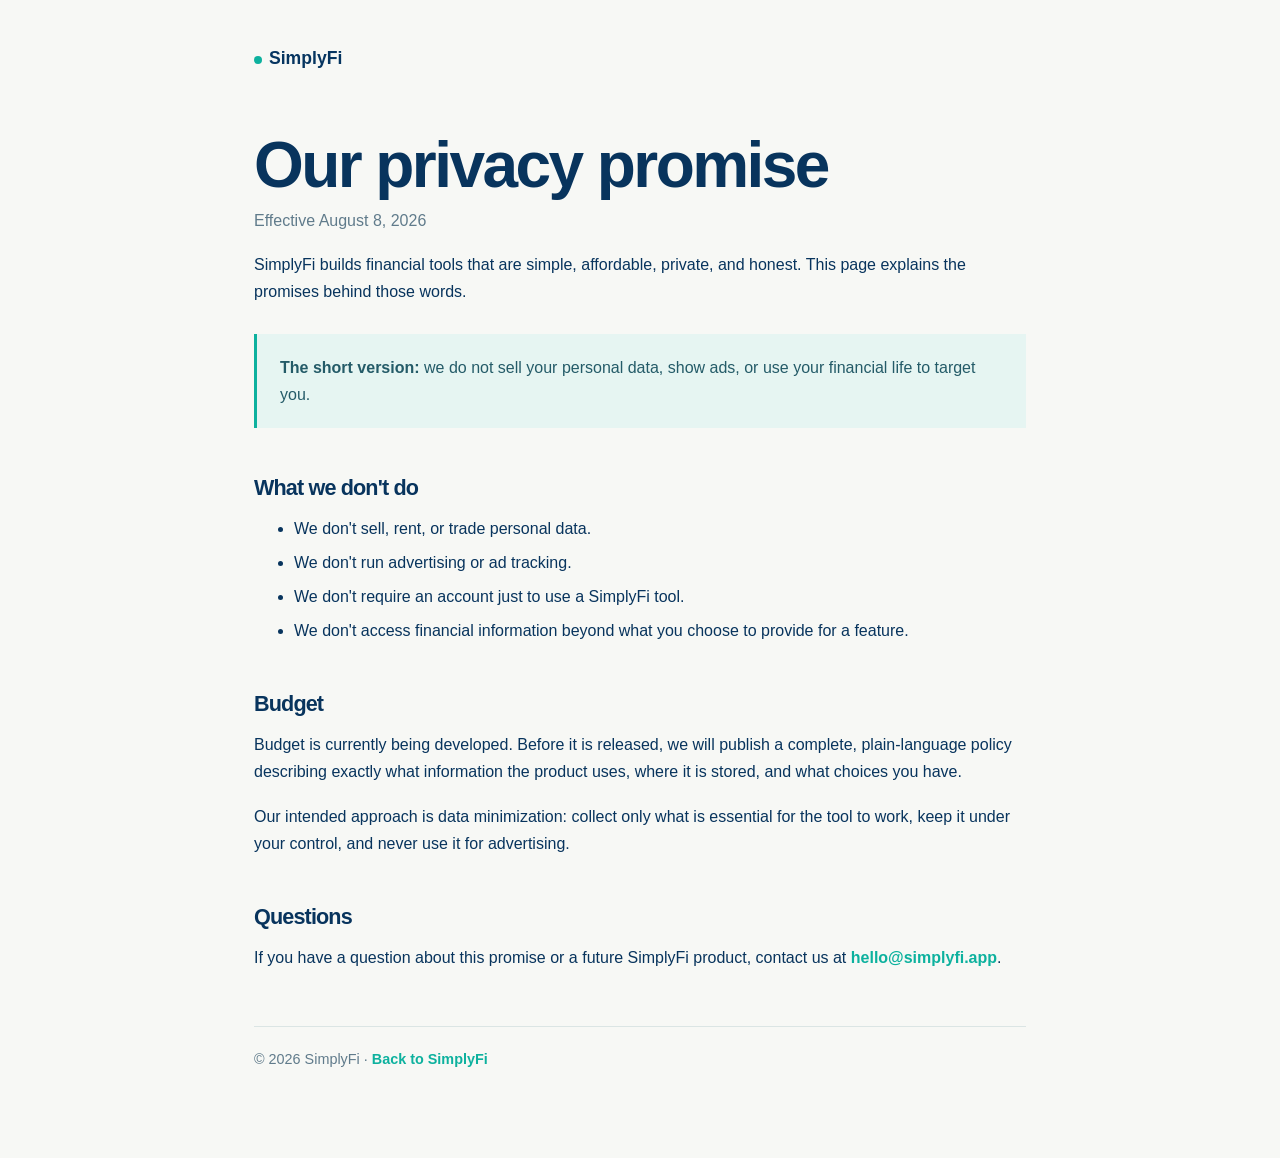
==== privacy/index.html @ 59db0e74 "Launch SimplyFi website" ====
<!doctype html>
<html lang="en">
<head>
  <meta charset="utf-8">
  <meta name="viewport" content="width=device-width,initial-scale=1">
  <title>Privacy Promise — SimplyFi</title>
  <style>
    :root{--navy:#063560;--teal:#0db19e;--paper:#f7f8f5;--ink:#08345d;--muted:#607b8b;--line:#dbe5e4}*{box-sizing:border-box}body{max-width:820px;margin:auto;padding:44px 24px 70px;background:var(--paper);color:var(--ink);font:16px/1.7 Arial,sans-serif}a{color:var(--teal);font-weight:700;text-decoration:none}.brand{display:inline-block;margin-bottom:58px;font-weight:800;font-size:1.1rem;color:var(--navy)}.brand i{display:inline-block;width:8px;height:8px;border-radius:50%;background:var(--teal);margin-right:7px}h1,h2{font-family:Arial,sans-serif;letter-spacing:-.04em}h1{font-size:clamp(2.5rem,7vw,4rem);line-height:1.05;margin:0 0 8px}h2{margin:42px 0 8px;font-size:1.35rem}p,ul{margin:0 0 17px}li{margin:7px 0}.date{color:var(--muted)}.note{padding:20px 23px;background:#e6f5f2;border-left:3px solid var(--teal);margin:28px 0;color:#245b68}.footer{border-top:1px solid var(--line);margin-top:55px;padding-top:20px;color:var(--muted);font-size:.9rem}
  </style>
</head>
<body>
  <a class="brand" href="../"><i></i>SimplyFi</a>
  <h1>Our privacy promise</h1>
  <p class="date">Effective August 8, 2026</p>
  <p>SimplyFi builds financial tools that are simple, affordable, private, and honest. This page explains the promises behind those words.</p>
  <div class="note"><strong>The short version:</strong> we do not sell your personal data, show ads, or use your financial life to target you.</div>
  <h2>What we don't do</h2>
  <ul><li>We don't sell, rent, or trade personal data.</li><li>We don't run advertising or ad tracking.</li><li>We don't require an account just to use a SimplyFi tool.</li><li>We don't access financial information beyond what you choose to provide for a feature.</li></ul>
  <h2>Budget</h2>
  <p>Budget is currently being developed. Before it is released, we will publish a complete, plain-language policy describing exactly what information the product uses, where it is stored, and what choices you have.</p>
  <p>Our intended approach is data minimization: collect only what is essential for the tool to work, keep it under your control, and never use it for advertising.</p>
  <h2>Questions</h2>
  <p>If you have a question about this promise or a future SimplyFi product, contact us at <a href="mailto:hello@simplyfi.app">hello@simplyfi.app</a>.</p>
  <p class="footer">© 2026 SimplyFi · <a href="../">Back to SimplyFi</a></p>
</body>
</html>
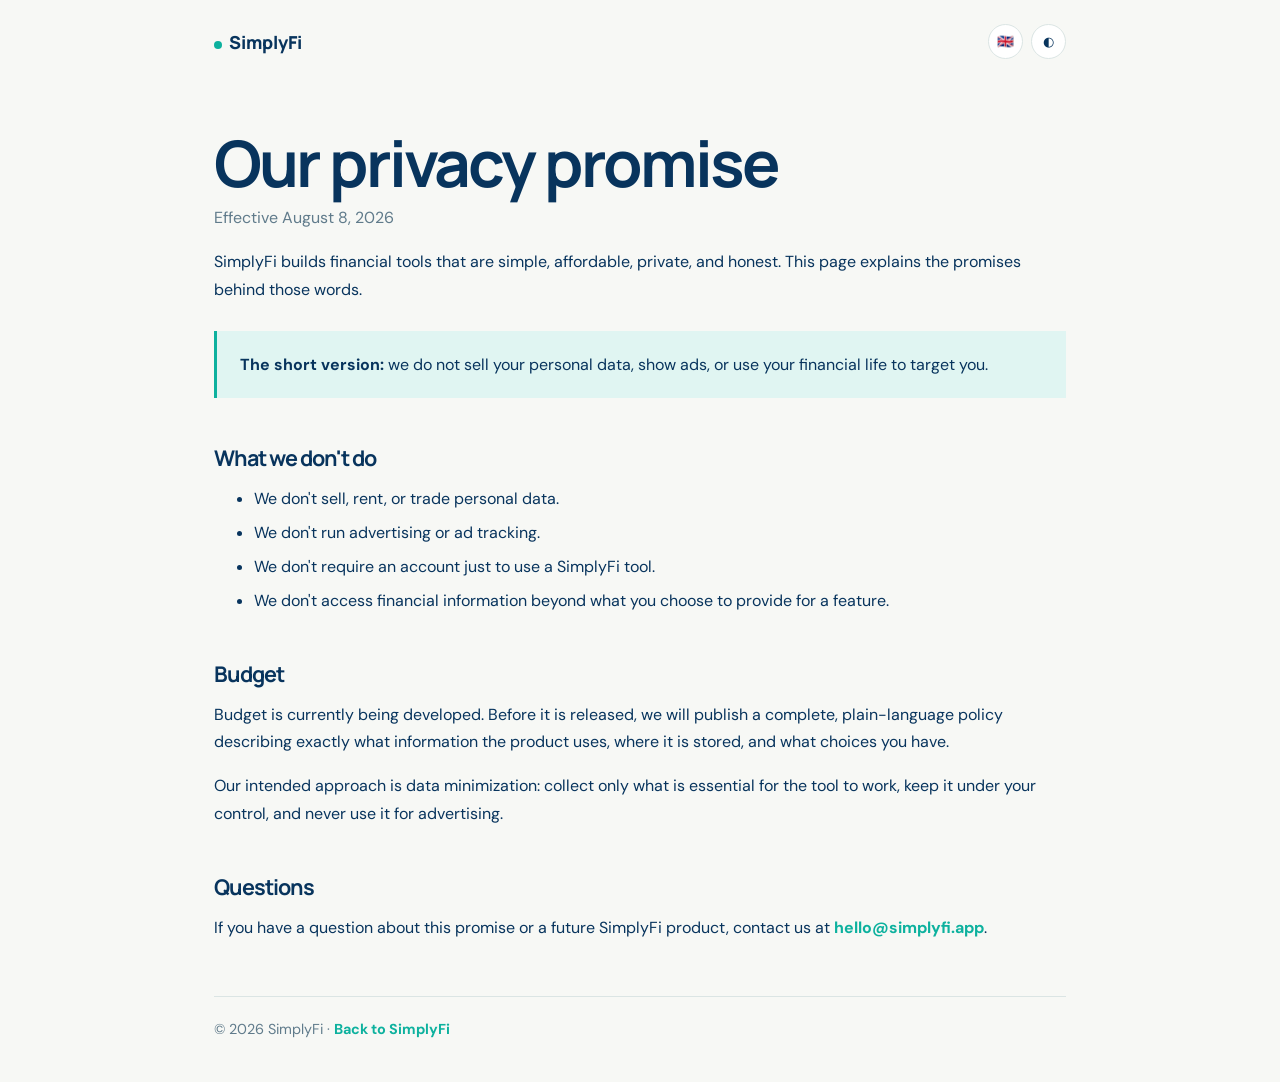
==== commit 4bcfb8ff: "Add multilingual dark mode website experience" ====
--- a/privacy/index.html
+++ b/privacy/index.html
@@ -1,26 +1,4 @@
 <!doctype html>
-<html lang="en">
-<head>
-  <meta charset="utf-8">
-  <meta name="viewport" content="width=device-width,initial-scale=1">
-  <title>Privacy Promise — SimplyFi</title>
-  <style>
-    :root{--navy:#063560;--teal:#0db19e;--paper:#f7f8f5;--ink:#08345d;--muted:#607b8b;--line:#dbe5e4}*{box-sizing:border-box}body{max-width:820px;margin:auto;padding:44px 24px 70px;background:var(--paper);color:var(--ink);font:16px/1.7 Arial,sans-serif}a{color:var(--teal);font-weight:700;text-decoration:none}.brand{display:inline-block;margin-bottom:58px;font-weight:800;font-size:1.1rem;color:var(--navy)}.brand i{display:inline-block;width:8px;height:8px;border-radius:50%;background:var(--teal);margin-right:7px}h1,h2{font-family:Arial,sans-serif;letter-spacing:-.04em}h1{font-size:clamp(2.5rem,7vw,4rem);line-height:1.05;margin:0 0 8px}h2{margin:42px 0 8px;font-size:1.35rem}p,ul{margin:0 0 17px}li{margin:7px 0}.date{color:var(--muted)}.note{padding:20px 23px;background:#e6f5f2;border-left:3px solid var(--teal);margin:28px 0;color:#245b68}.footer{border-top:1px solid var(--line);margin-top:55px;padding-top:20px;color:var(--muted);font-size:.9rem}
-  </style>
-</head>
-<body>
-  <a class="brand" href="../"><i></i>SimplyFi</a>
-  <h1>Our privacy promise</h1>
-  <p class="date">Effective August 8, 2026</p>
-  <p>SimplyFi builds financial tools that are simple, affordable, private, and honest. This page explains the promises behind those words.</p>
-  <div class="note"><strong>The short version:</strong> we do not sell your personal data, show ads, or use your financial life to target you.</div>
-  <h2>What we don't do</h2>
-  <ul><li>We don't sell, rent, or trade personal data.</li><li>We don't run advertising or ad tracking.</li><li>We don't require an account just to use a SimplyFi tool.</li><li>We don't access financial information beyond what you choose to provide for a feature.</li></ul>
-  <h2>Budget</h2>
-  <p>Budget is currently being developed. Before it is released, we will publish a complete, plain-language policy describing exactly what information the product uses, where it is stored, and what choices you have.</p>
-  <p>Our intended approach is data minimization: collect only what is essential for the tool to work, keep it under your control, and never use it for advertising.</p>
-  <h2>Questions</h2>
-  <p>If you have a question about this promise or a future SimplyFi product, contact us at <a href="mailto:hello@simplyfi.app">hello@simplyfi.app</a>.</p>
-  <p class="footer">© 2026 SimplyFi · <a href="../">Back to SimplyFi</a></p>
-</body>
-</html>
+<html lang="en" data-lang="en">
+<head><meta charset="utf-8"><meta name="viewport" content="width=device-width,initial-scale=1"><title>Privacy Promise — SimplyFi</title><meta name="theme-color" content="#f7f8f5"><link rel="preconnect" href="https://fonts.googleapis.com"><link rel="preconnect" href="https://fonts.gstatic.com" crossorigin><link href="https://fonts.googleapis.com/css2?family=DM+Sans:wght@400;500;600;700&family=Manrope:wght@500;600;700;800&display=swap" rel="stylesheet"><style>:root{--navy:#063560;--teal:#0db19e;--paper:#f7f8f5;--ink:#08345d;--muted:#607b8b;--line:#dbe5e4;--surface:#fff}[data-theme=dark]{--paper:#071c31;--ink:#f3fbfa;--muted:#b7cbd4;--line:#1d4961;--surface:#0c2942;--teal:#42cfbd}*{box-sizing:border-box}body{max-width:900px;margin:auto;padding:24px;background:var(--paper);color:var(--ink);font:16px/1.7 "DM Sans",sans-serif;transition:.2s}a{color:var(--teal);font-weight:700;text-decoration:none}.top{display:flex;justify-content:space-between;align-items:center;margin-bottom:70px}.brand{font:800 1.12rem Manrope;color:var(--ink)}.brand i{display:inline-block;width:8px;height:8px;border-radius:50%;background:var(--teal);margin-right:7px}.controls{display:flex;gap:8px;position:relative}.controls button{border:1px solid var(--line);background:var(--surface);color:var(--ink);border-radius:50%;width:35px;height:35px;cursor:pointer}.languages{display:none;position:absolute;right:42px;top:43px;width:145px;padding:6px;background:var(--surface);border:1px solid var(--line);border-radius:10px;box-shadow:0 12px 30px #0002}.languages.open{display:block}.languages button{display:block;width:100%;height:auto;padding:7px;border:0;border-radius:6px;text-align:left}.languages button:hover{background:#dff5f0}h1,h2{font-family:Manrope,sans-serif;letter-spacing:-.045em}h1{font-size:clamp(2.5rem,7vw,4rem);line-height:1.05;margin:0 0 8px}h2{margin:42px 0 8px;font-size:1.35rem}.date,.footer{color:var(--muted)}p,ul{margin:0 0 17px}li{margin:7px 0}.note{padding:20px 23px;background:color-mix(in srgb,var(--teal) 13%,var(--surface));border-left:3px solid var(--teal);margin:28px 0;color:var(--ink)}.footer{border-top:1px solid var(--line);margin-top:55px;padding-top:20px;font-size:.9rem}</style></head>
+<body><header class="top"><a class="brand" href="../"><i></i>SimplyFi</a><div class="controls"><div><button id="lang" aria-label="Change language">🇬🇧</button><div class="languages" id="languages"><button data-l="en">🇬🇧 English</button><button data-l="fr">🇫🇷 Français</button><button data-l="es">🇪🇸 Español</button><button data-l="pt">🇧🇷 Português</button></div></div><button id="theme" aria-label="Toggle dark mode">◐</button></div></header><main><h1 data-h="title">Our privacy promise</h1><p class="date" data-t="date">Effective August 8, 2026</p><p data-t="intro">SimplyFi builds financial tools that are simple, affordable, private, and honest. This page explains the promises behind those words.</p><div class="note" data-h="note"><strong>The short version:</strong> we do not sell your personal data, show ads, or use your financial life to target you.</div><h2 data-t="noDoTitle">What we don't do</h2><ul><li data-t="noDoOne">We don't sell, rent, or trade personal data.</li><li data-t="noDoTwo">We don't run advertising or ad tracking.</li><li data-t="noDoThree">We don't require an account just to use a SimplyFi tool.</li><li data-t="noDoFour">We don't access financial information beyond what you choose to provide for a feature.</li></ul><h2 data-t="budgetTitle">Budget</h2><p data-t="budgetOne">Budget is currently being developed. Before it is released, we will publish a complete, plain-language policy describing exactly what information the product uses, where it is stored, and what choices you have.</p><p data-t="budgetTwo">Our intended approach is data minimization: collect only what is essential for the tool to work, keep it under your control, and never use it for advertising.</p><h2 data-t="questionTitle">Questions</h2><p data-h="question">If you have a question about this promise or a future SimplyFi product, contact us at <a href="mailto:hello@simplyfi.app">hello@simplyfi.app</a>.</p><p class="footer" data-h="footer">© 2026 SimplyFi · <a href="../">Back to SimplyFi</a></p></main><script>(function(){var L={en:'🇬🇧',fr:'🇫🇷',es:'🇪🇸',pt:'🇧🇷'},O=['en','fr','es','pt'],T={title:['Our privacy promise','Notre promesse de confidentialité','Nuestra promesa de privacidad','Nossa promessa de privacidade'],date:['Effective August 8, 2026','En vigueur le 8 août 2026','En vigor desde el 8 de agosto de 2026','Em vigor em 8 de agosto de 2026'],intro:['SimplyFi builds financial tools that are simple, affordable, private, and honest. This page explains the promises behind those words.','SimplyFi crée des outils financiers simples, abordables, privés et honnêtes. Cette page explique les promesses derrière ces mots.','SimplyFi crea herramientas financieras simples, asequibles, privadas y honestas. Esta página explica las promesas detrás de esas palabras.','A SimplyFi cria ferramentas financeiras simples, acessíveis, privadas e honestas. Esta página explica as promessas por trás dessas palavras.'],note:['<strong>The short version:</strong> we do not sell your personal data, show ads, or use your financial life to target you.','<strong>En bref :</strong> nous ne vendons pas tes données, n’affichons pas de pub et ne ciblons pas ta vie financière.','<strong>En resumen:</strong> no vendemos tus datos, no mostramos anuncios ni usamos tu vida financiera para dirigirte publicidad.','<strong>Em resumo:</strong> não vendemos seus dados, não mostramos anúncios nem usamos sua vida financeira para segmentar você.'],noDoTitle:["What we don't do",'Ce que nous ne faisons pas','Lo que no hacemos','O que não fazemos'],noDoOne:["We don't sell, rent, or trade personal data.",'Nous ne vendons, louons ni échangeons de données personnelles.','No vendemos, alquilamos ni comercializamos datos personales.','Não vendemos, alugamos ou negociamos dados pessoais.'],noDoTwo:["We don't run advertising or ad tracking.",'Nous ne faisons ni publicité ni suivi publicitaire.','No hacemos publicidad ni rastreo publicitario.','Não usamos publicidade nem rastreamento de anúncios.'],noDoThree:["We don't require an account just to use a SimplyFi tool.",'Nous ne demandons pas de compte pour utiliser un outil SimplyFi.','No exigimos una cuenta solo para usar una herramienta SimplyFi.','Não exigimos uma conta apenas para usar uma ferramenta SimplyFi.'],noDoFour:["We don't access financial information beyond what you choose to provide for a feature.",'Nous n’accédons pas à des informations financières au-delà de ce que tu choisis de fournir.','No accedemos a información financiera más allá de lo que eliges proporcionar para una función.','Não acessamos informações financeiras além do que você escolhe fornecer para um recurso.'],budgetTitle:['Budget','Budget','Budget','Budget'],budgetOne:['Budget is currently being developed. Before it is released, we will publish a complete, plain-language policy describing exactly what information the product uses, where it is stored, and what choices you have.','Budget est en cours de développement. Avant sa sortie, nous publierons une politique complète et claire décrivant les informations utilisées, leur stockage et tes choix.','Budget está en desarrollo. Antes de su lanzamiento, publicaremos una política completa y clara que describa qué información usa, dónde se almacena y qué opciones tienes.','O Budget está em desenvolvimento. Antes do lançamento, publicaremos uma política completa e clara sobre quais informações usa, onde ficam armazenadas e quais são suas opções.'],budgetTwo:['Our intended approach is data minimization: collect only what is essential for the tool to work, keep it under your control, and never use it for advertising.','Notre approche est de minimiser les données : ne recueillir que l’essentiel, te laisser le contrôle et ne jamais les utiliser pour la publicité.','Nuestro enfoque es minimizar datos: recoger solo lo esencial, mantenerlo bajo tu control y nunca usarlo para publicidad.','Nossa abordagem é minimizar dados: coletar apenas o essencial, manter tudo sob seu controle e nunca usar para publicidade.'],questionTitle:['Questions','Questions','Preguntas','Dúvidas'],question:['If you have a question about this promise or a future SimplyFi product, contact us at <a href="mailto:hello@simplyfi.app">hello@simplyfi.app</a>.','Si tu as une question sur cette promesse ou un futur produit SimplyFi, écris-nous à <a href="mailto:hello@simplyfi.app">hello@simplyfi.app</a>.','Si tienes una pregunta sobre esta promesa o un futuro producto de SimplyFi, escríbenos a <a href="mailto:hello@simplyfi.app">hello@simplyfi.app</a>.','Se você tiver alguma dúvida sobre esta promessa ou um futuro produto SimplyFi, escreva para <a href="mailto:hello@simplyfi.app">hello@simplyfi.app</a>.'],footer:['© 2026 SimplyFi · <a href="../">Back to SimplyFi</a>','© 2026 SimplyFi · <a href="../">Retour à SimplyFi</a>','© 2026 SimplyFi · <a href="../">Volver a SimplyFi</a>','© 2026 SimplyFi · <a href="../">Voltar para SimplyFi</a>']};function set(l){var i=O.indexOf(l);document.documentElement.lang=l;document.documentElement.dataset.lang=l;localStorage.setItem('simplyfi-language',l);document.getElementById('lang').textContent=L[l];Object.keys(T).forEach(function(k){document.querySelectorAll('[data-t="'+k+'"],[data-h="'+k+'"]').forEach(function(e){e.innerHTML=T[k][i]})})}var l=localStorage.getItem('simplyfi-language');set(L[l]?l:'en');var m=document.getElementById('languages');document.getElementById('lang').onclick=function(e){e.stopPropagation();m.classList.toggle('open')};m.querySelectorAll('button').forEach(function(b){b.onclick=function(){set(b.dataset.l);m.classList.remove('open')}});document.onclick=function(){m.classList.remove('open')};function theme(t){if(t==='dark')document.documentElement.dataset.theme='dark';else delete document.documentElement.dataset.theme;document.getElementById('theme').textContent=t==='dark'?'☀︎':'◐';localStorage.setItem('simplyfi-theme',t)}theme(localStorage.getItem('simplyfi-theme')||'light');document.getElementById('theme').onclick=function(){theme(document.documentElement.dataset.theme==='dark'?'light':'dark')}}())</script></body></html>
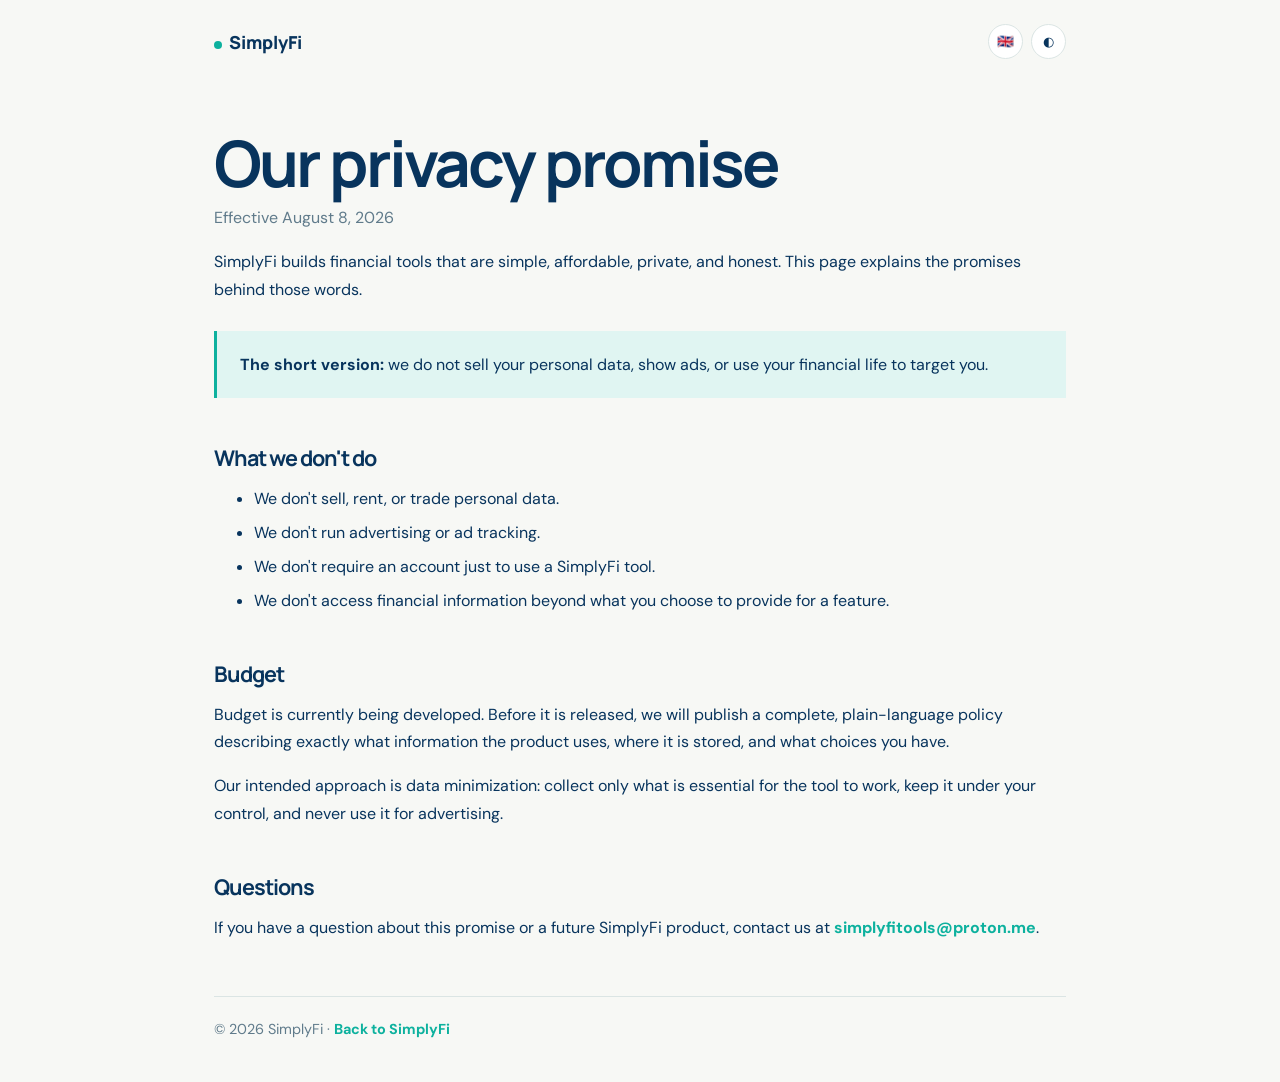
==== commit 28c9da50: "Update SimplyFi contact address" ====
--- a/privacy/index.html
+++ b/privacy/index.html
@@ -1,4 +1,4 @@
 <!doctype html>
 <html lang="en" data-lang="en">
 <head><meta charset="utf-8"><meta name="viewport" content="width=device-width,initial-scale=1"><title>Privacy Promise — SimplyFi</title><meta name="theme-color" content="#f7f8f5"><link rel="preconnect" href="https://fonts.googleapis.com"><link rel="preconnect" href="https://fonts.gstatic.com" crossorigin><link href="https://fonts.googleapis.com/css2?family=DM+Sans:wght@400;500;600;700&family=Manrope:wght@500;600;700;800&display=swap" rel="stylesheet"><style>:root{--navy:#063560;--teal:#0db19e;--paper:#f7f8f5;--ink:#08345d;--muted:#607b8b;--line:#dbe5e4;--surface:#fff}[data-theme=dark]{--paper:#071c31;--ink:#f3fbfa;--muted:#b7cbd4;--line:#1d4961;--surface:#0c2942;--teal:#42cfbd}*{box-sizing:border-box}body{max-width:900px;margin:auto;padding:24px;background:var(--paper);color:var(--ink);font:16px/1.7 "DM Sans",sans-serif;transition:.2s}a{color:var(--teal);font-weight:700;text-decoration:none}.top{display:flex;justify-content:space-between;align-items:center;margin-bottom:70px}.brand{font:800 1.12rem Manrope;color:var(--ink)}.brand i{display:inline-block;width:8px;height:8px;border-radius:50%;background:var(--teal);margin-right:7px}.controls{display:flex;gap:8px;position:relative}.controls button{border:1px solid var(--line);background:var(--surface);color:var(--ink);border-radius:50%;width:35px;height:35px;cursor:pointer}.languages{display:none;position:absolute;right:42px;top:43px;width:145px;padding:6px;background:var(--surface);border:1px solid var(--line);border-radius:10px;box-shadow:0 12px 30px #0002}.languages.open{display:block}.languages button{display:block;width:100%;height:auto;padding:7px;border:0;border-radius:6px;text-align:left}.languages button:hover{background:#dff5f0}h1,h2{font-family:Manrope,sans-serif;letter-spacing:-.045em}h1{font-size:clamp(2.5rem,7vw,4rem);line-height:1.05;margin:0 0 8px}h2{margin:42px 0 8px;font-size:1.35rem}.date,.footer{color:var(--muted)}p,ul{margin:0 0 17px}li{margin:7px 0}.note{padding:20px 23px;background:color-mix(in srgb,var(--teal) 13%,var(--surface));border-left:3px solid var(--teal);margin:28px 0;color:var(--ink)}.footer{border-top:1px solid var(--line);margin-top:55px;padding-top:20px;font-size:.9rem}</style></head>
-<body><header class="top"><a class="brand" href="../"><i></i>SimplyFi</a><div class="controls"><div><button id="lang" aria-label="Change language">🇬🇧</button><div class="languages" id="languages"><button data-l="en">🇬🇧 English</button><button data-l="fr">🇫🇷 Français</button><button data-l="es">🇪🇸 Español</button><button data-l="pt">🇧🇷 Português</button></div></div><button id="theme" aria-label="Toggle dark mode">◐</button></div></header><main><h1 data-h="title">Our privacy promise</h1><p class="date" data-t="date">Effective August 8, 2026</p><p data-t="intro">SimplyFi builds financial tools that are simple, affordable, private, and honest. This page explains the promises behind those words.</p><div class="note" data-h="note"><strong>The short version:</strong> we do not sell your personal data, show ads, or use your financial life to target you.</div><h2 data-t="noDoTitle">What we don't do</h2><ul><li data-t="noDoOne">We don't sell, rent, or trade personal data.</li><li data-t="noDoTwo">We don't run advertising or ad tracking.</li><li data-t="noDoThree">We don't require an account just to use a SimplyFi tool.</li><li data-t="noDoFour">We don't access financial information beyond what you choose to provide for a feature.</li></ul><h2 data-t="budgetTitle">Budget</h2><p data-t="budgetOne">Budget is currently being developed. Before it is released, we will publish a complete, plain-language policy describing exactly what information the product uses, where it is stored, and what choices you have.</p><p data-t="budgetTwo">Our intended approach is data minimization: collect only what is essential for the tool to work, keep it under your control, and never use it for advertising.</p><h2 data-t="questionTitle">Questions</h2><p data-h="question">If you have a question about this promise or a future SimplyFi product, contact us at <a href="mailto:hello@simplyfi.app">hello@simplyfi.app</a>.</p><p class="footer" data-h="footer">© 2026 SimplyFi · <a href="../">Back to SimplyFi</a></p></main><script>(function(){var L={en:'🇬🇧',fr:'🇫🇷',es:'🇪🇸',pt:'🇧🇷'},O=['en','fr','es','pt'],T={title:['Our privacy promise','Notre promesse de confidentialité','Nuestra promesa de privacidad','Nossa promessa de privacidade'],date:['Effective August 8, 2026','En vigueur le 8 août 2026','En vigor desde el 8 de agosto de 2026','Em vigor em 8 de agosto de 2026'],intro:['SimplyFi builds financial tools that are simple, affordable, private, and honest. This page explains the promises behind those words.','SimplyFi crée des outils financiers simples, abordables, privés et honnêtes. Cette page explique les promesses derrière ces mots.','SimplyFi crea herramientas financieras simples, asequibles, privadas y honestas. Esta página explica las promesas detrás de esas palabras.','A SimplyFi cria ferramentas financeiras simples, acessíveis, privadas e honestas. Esta página explica as promessas por trás dessas palavras.'],note:['<strong>The short version:</strong> we do not sell your personal data, show ads, or use your financial life to target you.','<strong>En bref :</strong> nous ne vendons pas tes données, n’affichons pas de pub et ne ciblons pas ta vie financière.','<strong>En resumen:</strong> no vendemos tus datos, no mostramos anuncios ni usamos tu vida financiera para dirigirte publicidad.','<strong>Em resumo:</strong> não vendemos seus dados, não mostramos anúncios nem usamos sua vida financeira para segmentar você.'],noDoTitle:["What we don't do",'Ce que nous ne faisons pas','Lo que no hacemos','O que não fazemos'],noDoOne:["We don't sell, rent, or trade personal data.",'Nous ne vendons, louons ni échangeons de données personnelles.','No vendemos, alquilamos ni comercializamos datos personales.','Não vendemos, alugamos ou negociamos dados pessoais.'],noDoTwo:["We don't run advertising or ad tracking.",'Nous ne faisons ni publicité ni suivi publicitaire.','No hacemos publicidad ni rastreo publicitario.','Não usamos publicidade nem rastreamento de anúncios.'],noDoThree:["We don't require an account just to use a SimplyFi tool.",'Nous ne demandons pas de compte pour utiliser un outil SimplyFi.','No exigimos una cuenta solo para usar una herramienta SimplyFi.','Não exigimos uma conta apenas para usar uma ferramenta SimplyFi.'],noDoFour:["We don't access financial information beyond what you choose to provide for a feature.",'Nous n’accédons pas à des informations financières au-delà de ce que tu choisis de fournir.','No accedemos a información financiera más allá de lo que eliges proporcionar para una función.','Não acessamos informações financeiras além do que você escolhe fornecer para um recurso.'],budgetTitle:['Budget','Budget','Budget','Budget'],budgetOne:['Budget is currently being developed. Before it is released, we will publish a complete, plain-language policy describing exactly what information the product uses, where it is stored, and what choices you have.','Budget est en cours de développement. Avant sa sortie, nous publierons une politique complète et claire décrivant les informations utilisées, leur stockage et tes choix.','Budget está en desarrollo. Antes de su lanzamiento, publicaremos una política completa y clara que describa qué información usa, dónde se almacena y qué opciones tienes.','O Budget está em desenvolvimento. Antes do lançamento, publicaremos uma política completa e clara sobre quais informações usa, onde ficam armazenadas e quais são suas opções.'],budgetTwo:['Our intended approach is data minimization: collect only what is essential for the tool to work, keep it under your control, and never use it for advertising.','Notre approche est de minimiser les données : ne recueillir que l’essentiel, te laisser le contrôle et ne jamais les utiliser pour la publicité.','Nuestro enfoque es minimizar datos: recoger solo lo esencial, mantenerlo bajo tu control y nunca usarlo para publicidad.','Nossa abordagem é minimizar dados: coletar apenas o essencial, manter tudo sob seu controle e nunca usar para publicidade.'],questionTitle:['Questions','Questions','Preguntas','Dúvidas'],question:['If you have a question about this promise or a future SimplyFi product, contact us at <a href="mailto:hello@simplyfi.app">hello@simplyfi.app</a>.','Si tu as une question sur cette promesse ou un futur produit SimplyFi, écris-nous à <a href="mailto:hello@simplyfi.app">hello@simplyfi.app</a>.','Si tienes una pregunta sobre esta promesa o un futuro producto de SimplyFi, escríbenos a <a href="mailto:hello@simplyfi.app">hello@simplyfi.app</a>.','Se você tiver alguma dúvida sobre esta promessa ou um futuro produto SimplyFi, escreva para <a href="mailto:hello@simplyfi.app">hello@simplyfi.app</a>.'],footer:['© 2026 SimplyFi · <a href="../">Back to SimplyFi</a>','© 2026 SimplyFi · <a href="../">Retour à SimplyFi</a>','© 2026 SimplyFi · <a href="../">Volver a SimplyFi</a>','© 2026 SimplyFi · <a href="../">Voltar para SimplyFi</a>']};function set(l){var i=O.indexOf(l);document.documentElement.lang=l;document.documentElement.dataset.lang=l;localStorage.setItem('simplyfi-language',l);document.getElementById('lang').textContent=L[l];Object.keys(T).forEach(function(k){document.querySelectorAll('[data-t="'+k+'"],[data-h="'+k+'"]').forEach(function(e){e.innerHTML=T[k][i]})})}var l=localStorage.getItem('simplyfi-language');set(L[l]?l:'en');var m=document.getElementById('languages');document.getElementById('lang').onclick=function(e){e.stopPropagation();m.classList.toggle('open')};m.querySelectorAll('button').forEach(function(b){b.onclick=function(){set(b.dataset.l);m.classList.remove('open')}});document.onclick=function(){m.classList.remove('open')};function theme(t){if(t==='dark')document.documentElement.dataset.theme='dark';else delete document.documentElement.dataset.theme;document.getElementById('theme').textContent=t==='dark'?'☀︎':'◐';localStorage.setItem('simplyfi-theme',t)}theme(localStorage.getItem('simplyfi-theme')||'light');document.getElementById('theme').onclick=function(){theme(document.documentElement.dataset.theme==='dark'?'light':'dark')}}())</script></body></html>
+<body><header class="top"><a class="brand" href="../"><i></i>SimplyFi</a><div class="controls"><div><button id="lang" aria-label="Change language">🇬🇧</button><div class="languages" id="languages"><button data-l="en">🇬🇧 English</button><button data-l="fr">🇫🇷 Français</button><button data-l="es">🇪🇸 Español</button><button data-l="pt">🇧🇷 Português</button></div></div><button id="theme" aria-label="Toggle dark mode">◐</button></div></header><main><h1 data-h="title">Our privacy promise</h1><p class="date" data-t="date">Effective August 8, 2026</p><p data-t="intro">SimplyFi builds financial tools that are simple, affordable, private, and honest. This page explains the promises behind those words.</p><div class="note" data-h="note"><strong>The short version:</strong> we do not sell your personal data, show ads, or use your financial life to target you.</div><h2 data-t="noDoTitle">What we don't do</h2><ul><li data-t="noDoOne">We don't sell, rent, or trade personal data.</li><li data-t="noDoTwo">We don't run advertising or ad tracking.</li><li data-t="noDoThree">We don't require an account just to use a SimplyFi tool.</li><li data-t="noDoFour">We don't access financial information beyond what you choose to provide for a feature.</li></ul><h2 data-t="budgetTitle">Budget</h2><p data-t="budgetOne">Budget is currently being developed. Before it is released, we will publish a complete, plain-language policy describing exactly what information the product uses, where it is stored, and what choices you have.</p><p data-t="budgetTwo">Our intended approach is data minimization: collect only what is essential for the tool to work, keep it under your control, and never use it for advertising.</p><h2 data-t="questionTitle">Questions</h2><p data-h="question">If you have a question about this promise or a future SimplyFi product, contact us at <a href="mailto:simplyfitools@proton.me">simplyfitools@proton.me</a>.</p><p class="footer" data-h="footer">© 2026 SimplyFi · <a href="../">Back to SimplyFi</a></p></main><script>(function(){var L={en:'🇬🇧',fr:'🇫🇷',es:'🇪🇸',pt:'🇧🇷'},O=['en','fr','es','pt'],T={title:['Our privacy promise','Notre promesse de confidentialité','Nuestra promesa de privacidad','Nossa promessa de privacidade'],date:['Effective August 8, 2026','En vigueur le 8 août 2026','En vigor desde el 8 de agosto de 2026','Em vigor em 8 de agosto de 2026'],intro:['SimplyFi builds financial tools that are simple, affordable, private, and honest. This page explains the promises behind those words.','SimplyFi crée des outils financiers simples, abordables, privés et honnêtes. Cette page explique les promesses derrière ces mots.','SimplyFi crea herramientas financieras simples, asequibles, privadas y honestas. Esta página explica las promesas detrás de esas palabras.','A SimplyFi cria ferramentas financeiras simples, acessíveis, privadas e honestas. Esta página explica as promessas por trás dessas palavras.'],note:['<strong>The short version:</strong> we do not sell your personal data, show ads, or use your financial life to target you.','<strong>En bref :</strong> nous ne vendons pas tes données, n’affichons pas de pub et ne ciblons pas ta vie financière.','<strong>En resumen:</strong> no vendemos tus datos, no mostramos anuncios ni usamos tu vida financiera para dirigirte publicidad.','<strong>Em resumo:</strong> não vendemos seus dados, não mostramos anúncios nem usamos sua vida financeira para segmentar você.'],noDoTitle:["What we don't do",'Ce que nous ne faisons pas','Lo que no hacemos','O que não fazemos'],noDoOne:["We don't sell, rent, or trade personal data.",'Nous ne vendons, louons ni échangeons de données personnelles.','No vendemos, alquilamos ni comercializamos datos personales.','Não vendemos, alugamos ou negociamos dados pessoais.'],noDoTwo:["We don't run advertising or ad tracking.",'Nous ne faisons ni publicité ni suivi publicitaire.','No hacemos publicidad ni rastreo publicitario.','Não usamos publicidade nem rastreamento de anúncios.'],noDoThree:["We don't require an account just to use a SimplyFi tool.",'Nous ne demandons pas de compte pour utiliser un outil SimplyFi.','No exigimos una cuenta solo para usar una herramienta SimplyFi.','Não exigimos uma conta apenas para usar uma ferramenta SimplyFi.'],noDoFour:["We don't access financial information beyond what you choose to provide for a feature.",'Nous n’accédons pas à des informations financières au-delà de ce que tu choisis de fournir.','No accedemos a información financiera más allá de lo que eliges proporcionar para una función.','Não acessamos informações financeiras além do que você escolhe fornecer para um recurso.'],budgetTitle:['Budget','Budget','Budget','Budget'],budgetOne:['Budget is currently being developed. Before it is released, we will publish a complete, plain-language policy describing exactly what information the product uses, where it is stored, and what choices you have.','Budget est en cours de développement. Avant sa sortie, nous publierons une politique complète et claire décrivant les informations utilisées, leur stockage et tes choix.','Budget está en desarrollo. Antes de su lanzamiento, publicaremos una política completa y clara que describa qué información usa, dónde se almacena y qué opciones tienes.','O Budget está em desenvolvimento. Antes do lançamento, publicaremos uma política completa e clara sobre quais informações usa, onde ficam armazenadas e quais são suas opções.'],budgetTwo:['Our intended approach is data minimization: collect only what is essential for the tool to work, keep it under your control, and never use it for advertising.','Notre approche est de minimiser les données : ne recueillir que l’essentiel, te laisser le contrôle et ne jamais les utiliser pour la publicité.','Nuestro enfoque es minimizar datos: recoger solo lo esencial, mantenerlo bajo tu control y nunca usarlo para publicidad.','Nossa abordagem é minimizar dados: coletar apenas o essencial, manter tudo sob seu controle e nunca usar para publicidade.'],questionTitle:['Questions','Questions','Preguntas','Dúvidas'],question:['If you have a question about this promise or a future SimplyFi product, contact us at <a href="mailto:simplyfitools@proton.me">simplyfitools@proton.me</a>.','Si tu as une question sur cette promesse ou un futur produit SimplyFi, écris-nous à <a href="mailto:simplyfitools@proton.me">simplyfitools@proton.me</a>.','Si tienes una pregunta sobre esta promesa o un futuro producto de SimplyFi, escríbenos a <a href="mailto:simplyfitools@proton.me">simplyfitools@proton.me</a>.','Se você tiver alguma dúvida sobre esta promessa ou um futuro produto SimplyFi, escreva para <a href="mailto:simplyfitools@proton.me">simplyfitools@proton.me</a>.'],footer:['© 2026 SimplyFi · <a href="../">Back to SimplyFi</a>','© 2026 SimplyFi · <a href="../">Retour à SimplyFi</a>','© 2026 SimplyFi · <a href="../">Volver a SimplyFi</a>','© 2026 SimplyFi · <a href="../">Voltar para SimplyFi</a>']};function set(l){var i=O.indexOf(l);document.documentElement.lang=l;document.documentElement.dataset.lang=l;localStorage.setItem('simplyfi-language',l);document.getElementById('lang').textContent=L[l];Object.keys(T).forEach(function(k){document.querySelectorAll('[data-t="'+k+'"],[data-h="'+k+'"]').forEach(function(e){e.innerHTML=T[k][i]})})}var l=localStorage.getItem('simplyfi-language');set(L[l]?l:'en');var m=document.getElementById('languages');document.getElementById('lang').onclick=function(e){e.stopPropagation();m.classList.toggle('open')};m.querySelectorAll('button').forEach(function(b){b.onclick=function(){set(b.dataset.l);m.classList.remove('open')}});document.onclick=function(){m.classList.remove('open')};function theme(t){if(t==='dark')document.documentElement.dataset.theme='dark';else delete document.documentElement.dataset.theme;document.getElementById('theme').textContent=t==='dark'?'☀︎':'◐';localStorage.setItem('simplyfi-theme',t)}theme(localStorage.getItem('simplyfi-theme')||'light');document.getElementById('theme').onclick=function(){theme(document.documentElement.dataset.theme==='dark'?'light':'dark')}}())</script></body></html>
